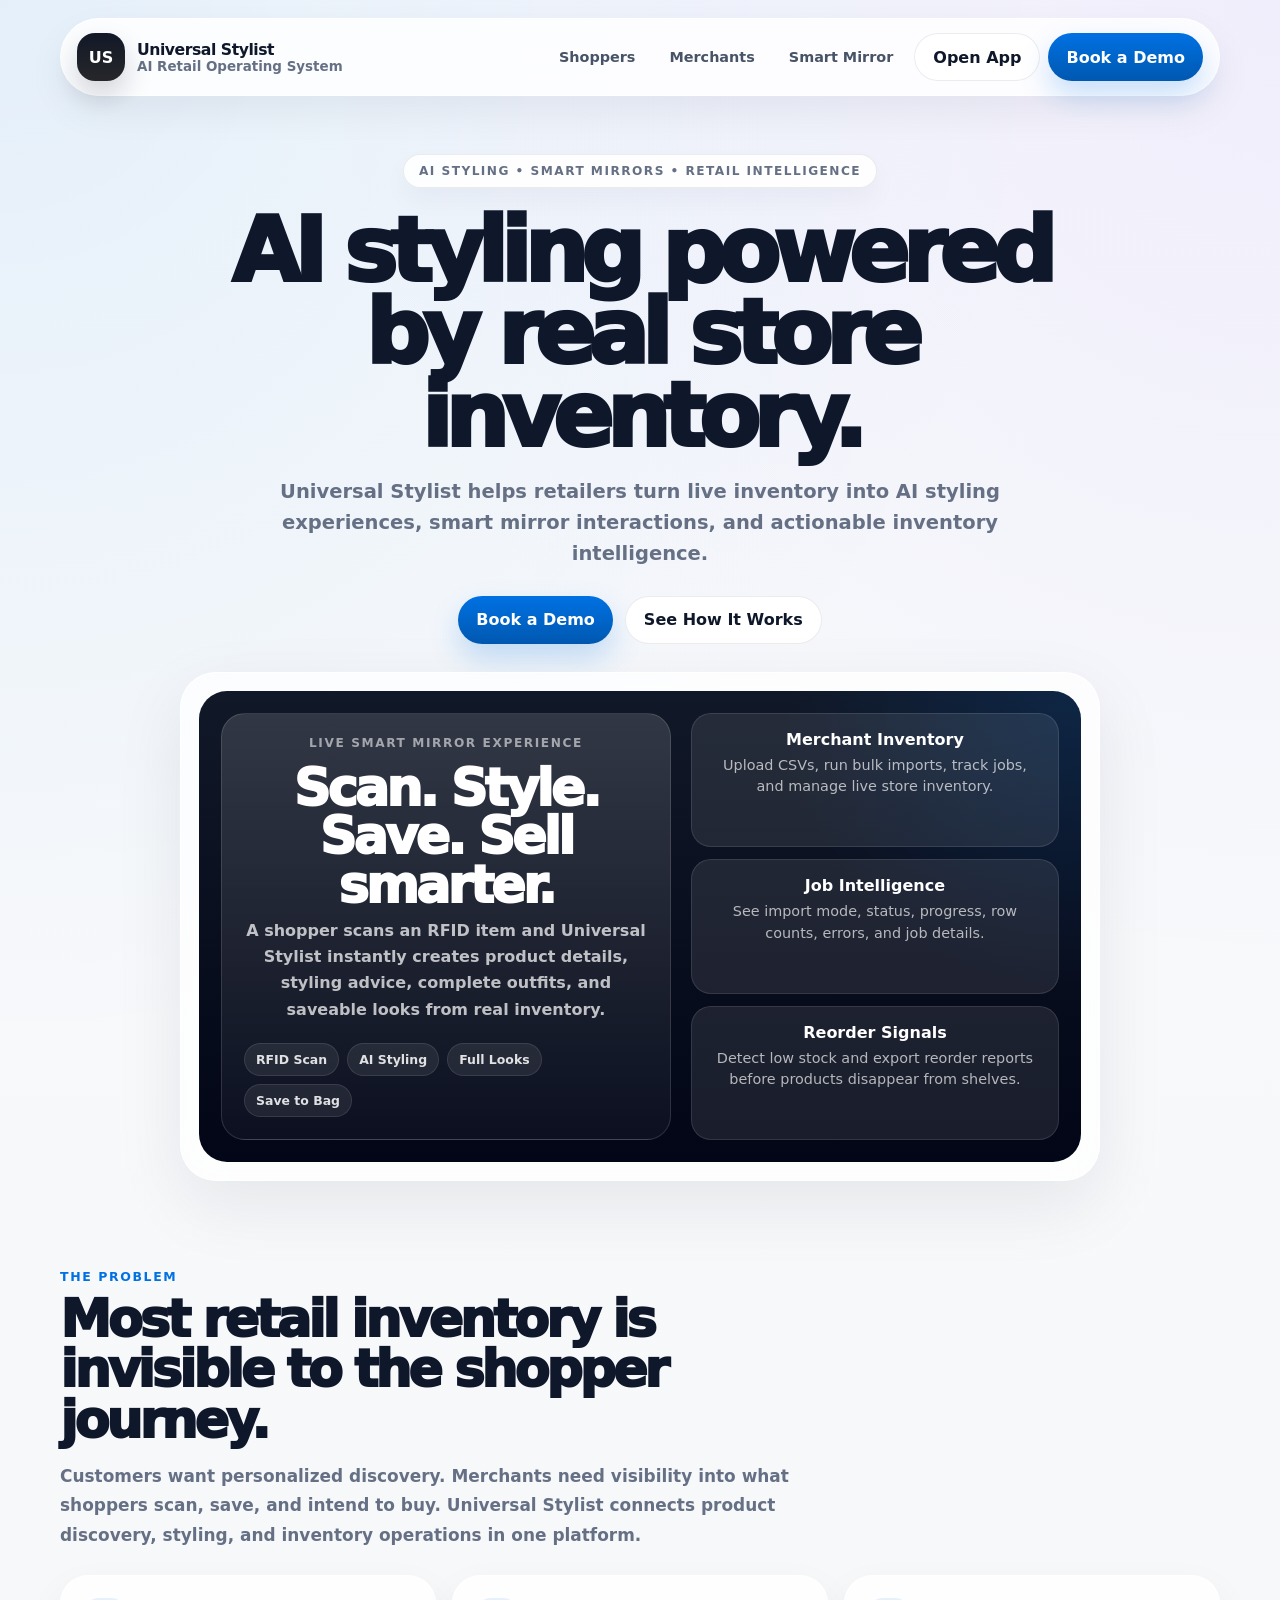
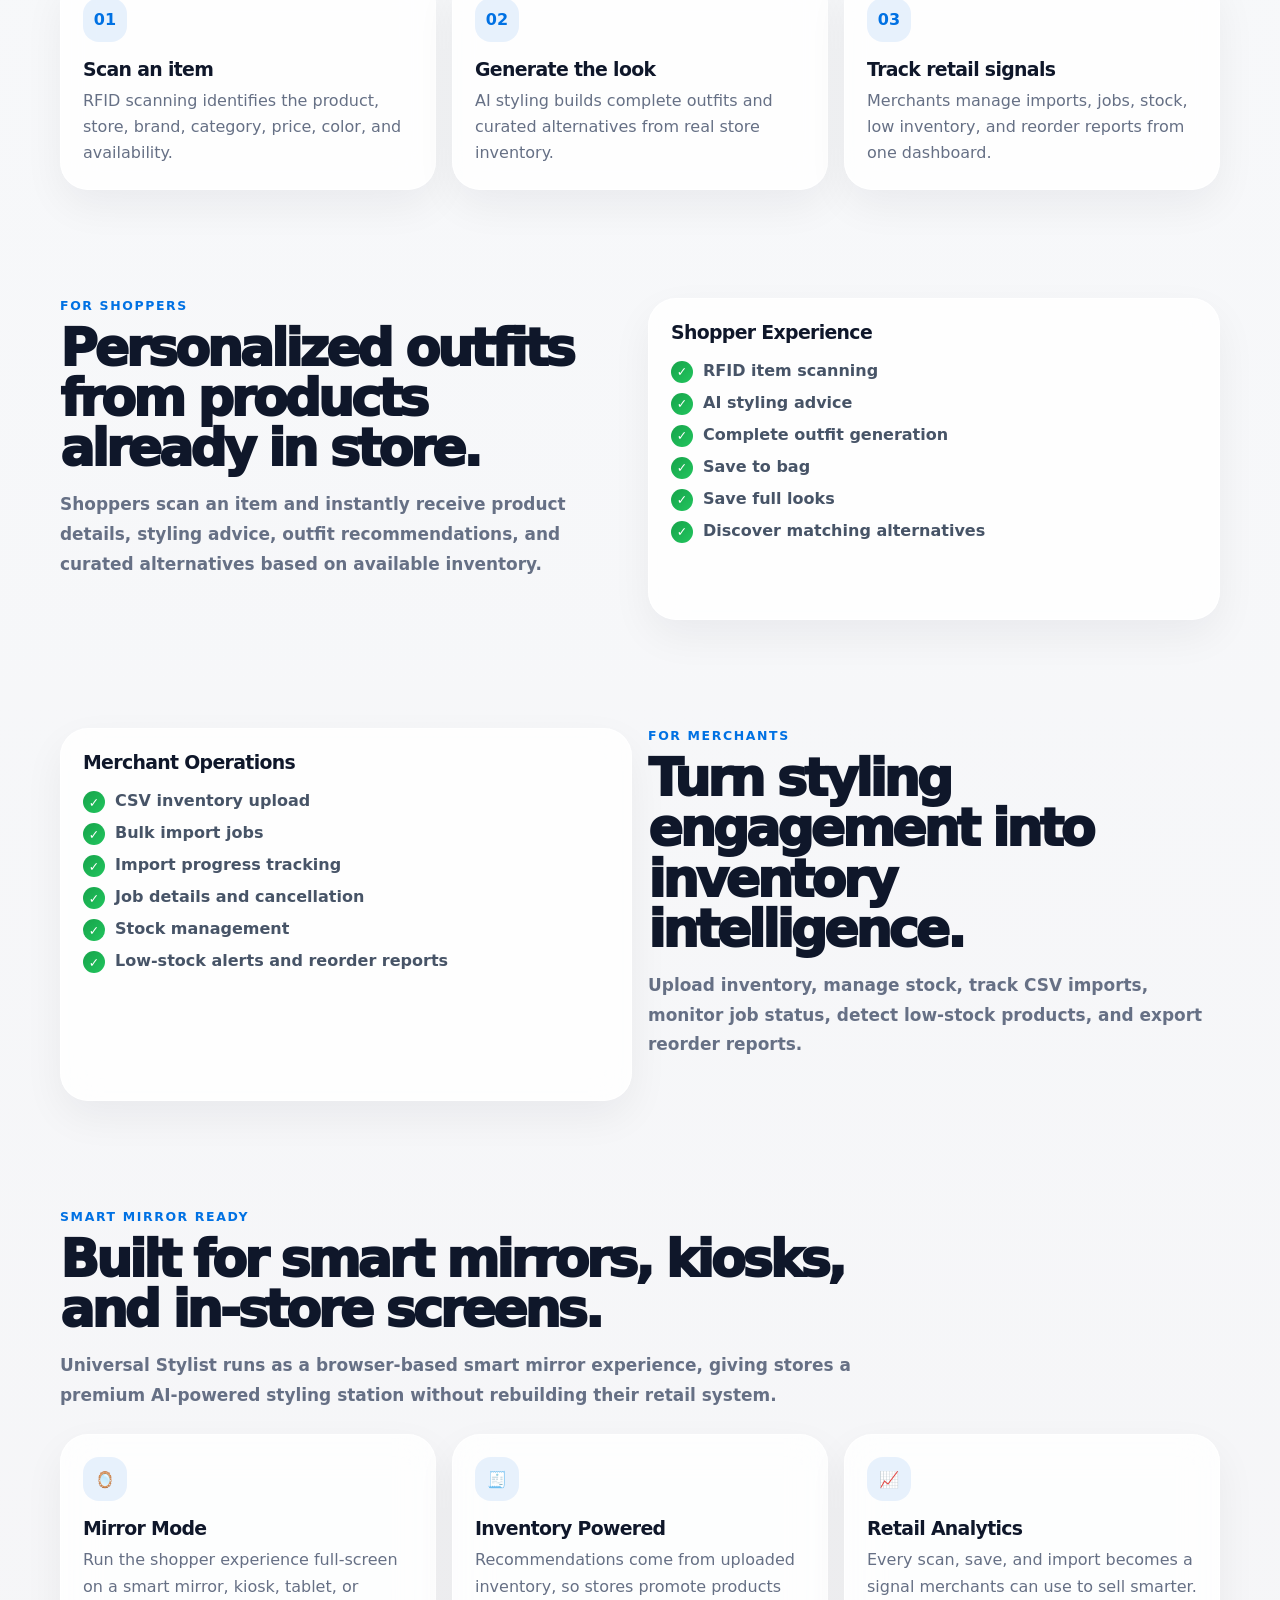
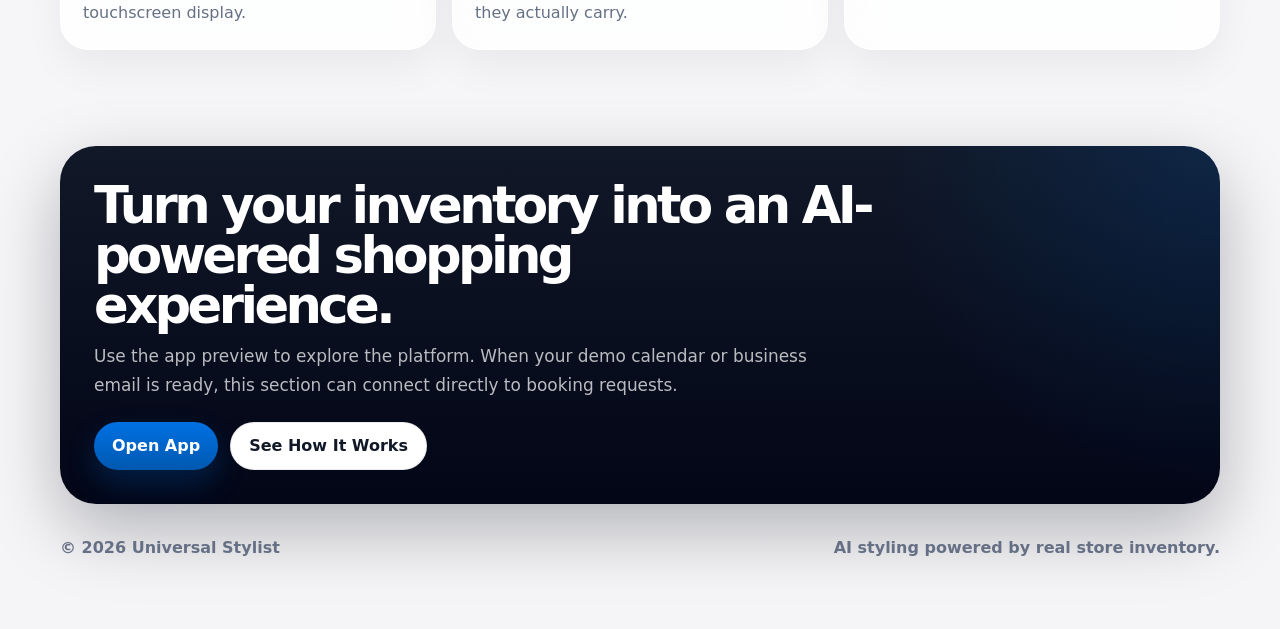
==== src/main/resources/static/landing.html @ aa1f2606 "Polish Universal Stylist landing page" ====
<!DOCTYPE html>
<html lang="en">
<head>
    <meta charset="UTF-8" />
    <meta name="viewport" content="width=device-width, initial-scale=1" />
    <title>Universal Stylist | AI Styling Powered by Store Inventory</title>
    <link rel="icon" href="data:," />

    <style>
        :root {
            --bg: #f5f5f7;
            --card: rgba(255, 255, 255, 0.82);
            --card-strong: rgba(255, 255, 255, 0.96);
            --ink: #0f172a;
            --muted: #667085;
            --blue: #0071e3;
            --blue-dark: #0058b0;
            --line: rgba(15, 23, 42, 0.08);
            --shadow: 0 24px 70px rgba(15, 23, 42, 0.08);
            --radius-xl: 36px;
            --radius-lg: 28px;
        }

        * {
            box-sizing: border-box;
        }

        html {
            scroll-behavior: smooth;
        }

        body {
            margin: 0;
            font-family: Inter, ui-sans-serif, system-ui, -apple-system, BlinkMacSystemFont, "Helvetica Neue", Arial, sans-serif;
            color: var(--ink);
            background:
                radial-gradient(circle at top left, rgba(0, 113, 227, 0.08), transparent 26%),
                radial-gradient(circle at top right, rgba(139, 92, 246, 0.08), transparent 24%),
                linear-gradient(180deg, #f8fafc 0%, var(--bg) 100%);
        }

        a {
            color: inherit;
            text-decoration: none;
        }

        .page {
            max-width: 1200px;
            margin: 0 auto;
            padding: 18px 20px 72px;
        }

        .nav {
            position: sticky;
            top: 14px;
            z-index: 10;
            display: flex;
            align-items: center;
            justify-content: space-between;
            gap: 16px;
            padding: 14px 16px;
            border-radius: 999px;
            background: rgba(255, 255, 255, 0.84);
            border: 1px solid rgba(255, 255, 255, 0.96);
            box-shadow: 0 16px 38px rgba(15, 23, 42, 0.06);
            backdrop-filter: blur(24px);
            -webkit-backdrop-filter: blur(24px);
        }

        .brand {
            display: flex;
            align-items: center;
            gap: 12px;
            min-width: 0;
        }

        .brand-mark {
            width: 48px;
            height: 48px;
            border-radius: 18px;
            background: linear-gradient(180deg, #111827, #27272a);
            color: white;
            display: grid;
            place-items: center;
            font-weight: 900;
            box-shadow: 0 14px 28px rgba(17, 24, 39, 0.18);
        }

        .brand-text strong {
            display: block;
            font-size: 0.98rem;
            letter-spacing: -0.03em;
        }

        .brand-text span {
            display: block;
            color: var(--muted);
            font-size: 0.84rem;
            font-weight: 600;
        }

        .nav-links {
            display: flex;
            align-items: center;
            gap: 8px;
            flex-wrap: wrap;
        }

        .nav-link {
            padding: 10px 13px;
            border-radius: 999px;
            color: #475467;
            font-size: 0.9rem;
            font-weight: 750;
        }

        .nav-link:hover {
            background: rgba(15, 23, 42, 0.05);
            color: var(--ink);
        }

        .btn {
            display: inline-flex;
            align-items: center;
            justify-content: center;
            min-height: 48px;
            padding: 0 18px;
            border-radius: 999px;
            border: 1px solid var(--line);
            background: var(--card-strong);
            color: var(--ink);
            font-weight: 850;
            cursor: pointer;
            transition: transform 0.18s ease, box-shadow 0.22s ease, background 0.22s ease;
        }

        .btn:hover {
            transform: translateY(-1px);
            box-shadow: 0 12px 26px rgba(15, 23, 42, 0.08);
        }

        .btn.primary {
            border: none;
            color: white;
            background: linear-gradient(180deg, var(--blue), var(--blue-dark));
            box-shadow: 0 14px 30px rgba(0, 113, 227, 0.22);
        }

        .hero {
            padding: 58px 0 34px;
            text-align: center;
        }

        .eyebrow {
            display: inline-flex;
            align-items: center;
            gap: 8px;
            padding: 9px 15px;
            margin-bottom: 22px;
            border-radius: 999px;
            color: var(--muted);
            background: rgba(255, 255, 255, 0.9);
            border: 1px solid var(--line);
            box-shadow: 0 12px 26px rgba(15, 23, 42, 0.04);
            font-size: 0.76rem;
            font-weight: 900;
            letter-spacing: 0.12em;
            text-transform: uppercase;
        }

        .hero h1 {
            max-width: 940px;
            margin: 0 auto 20px;
            font-size: clamp(3.2rem, 7vw, 6.4rem);
            line-height: 0.92;
            letter-spacing: -0.08em;
            font-weight: 950;
        }

        .hero p {
            max-width: 720px;
            margin: 0 auto 26px;
            color: var(--muted);
            font-size: clamp(1.05rem, 2vw, 1.22rem);
            line-height: 1.58;
            font-weight: 560;
        }

        .hero-actions {
            display: flex;
            justify-content: center;
            gap: 12px;
            flex-wrap: wrap;
            margin-bottom: 28px;
        }

        .hero-card {
            max-width: 920px;
            margin: 0 auto;
            padding: 18px;
            border-radius: var(--radius-xl);
            background: rgba(255, 255, 255, 0.72);
            border: 1px solid rgba(255, 255, 255, 0.94);
            box-shadow: var(--shadow);
            backdrop-filter: blur(20px);
        }

        .mirror-preview {
            border-radius: 28px;
            padding: 22px;
            background:
                radial-gradient(circle at top right, rgba(0, 113, 227, 0.16), transparent 30%),
                linear-gradient(180deg, #111827 0%, #020617 100%);
            color: white;
            min-height: 360px;
            display: grid;
            grid-template-columns: 1.1fr 0.9fr;
            gap: 20px;
            align-items: stretch;
        }

        .mirror-screen {
            border-radius: 24px;
            background:
                linear-gradient(180deg, rgba(255, 255, 255, 0.14), rgba(255, 255, 255, 0.04));
            border: 1px solid rgba(255, 255, 255, 0.13);
            padding: 22px;
            display: flex;
            flex-direction: column;
            justify-content: space-between;
            min-height: 315px;
        }

        .mirror-kicker {
            color: rgba(255, 255, 255, 0.56);
            font-size: 0.76rem;
            font-weight: 900;
            letter-spacing: 0.13em;
            text-transform: uppercase;
        }

        .mirror-title {
            margin: 14px 0 8px;
            font-size: clamp(2rem, 4vw, 3.4rem);
            line-height: 0.95;
            letter-spacing: -0.06em;
            font-weight: 920;
        }

        .mirror-copy {
            color: rgba(255, 255, 255, 0.72);
            line-height: 1.65;
            font-weight: 600;
        }

        .mirror-pills {
            display: flex;
            gap: 8px;
            flex-wrap: wrap;
            margin-top: 20px;
        }

        .mirror-pill {
            padding: 8px 11px;
            border-radius: 999px;
            color: rgba(255, 255, 255, 0.86);
            background: rgba(255, 255, 255, 0.08);
            border: 1px solid rgba(255, 255, 255, 0.1);
            font-size: 0.78rem;
            font-weight: 800;
        }

        .mirror-side {
            display: grid;
            gap: 12px;
        }

        .mini-card {
            border-radius: 20px;
            padding: 16px;
            background: rgba(255, 255, 255, 0.09);
            border: 1px solid rgba(255, 255, 255, 0.11);
        }

        .mini-card strong {
            display: block;
            margin-bottom: 6px;
            font-size: 1rem;
        }

        .mini-card span {
            color: rgba(255, 255, 255, 0.68);
            font-size: 0.9rem;
            line-height: 1.5;
        }

        .section {
            padding: 54px 0;
        }

        .section-header {
            max-width: 800px;
            margin-bottom: 24px;
        }

        .section-kicker {
            margin-bottom: 10px;
            color: var(--blue);
            font-size: 0.78rem;
            font-weight: 900;
            letter-spacing: 0.13em;
            text-transform: uppercase;
        }

        .section h2 {
            margin: 0 0 12px;
            font-size: clamp(2.2rem, 4vw, 4rem);
            line-height: 0.98;
            letter-spacing: -0.065em;
            font-weight: 920;
        }

        .section-text {
            color: var(--muted);
            font-size: 1.06rem;
            line-height: 1.75;
            font-weight: 560;
        }

        .grid-3 {
            display: grid;
            grid-template-columns: repeat(3, minmax(0, 1fr));
            gap: 16px;
        }

        .grid-2 {
            display: grid;
            grid-template-columns: repeat(2, minmax(0, 1fr));
            gap: 16px;
        }

        .card {
            padding: 22px;
            border-radius: var(--radius-lg);
            background: var(--card);
            border: 1px solid rgba(255, 255, 255, 0.9);
            box-shadow: 0 16px 42px rgba(15, 23, 42, 0.055);
            backdrop-filter: blur(18px);
        }

        .card-icon {
            width: 44px;
            height: 44px;
            display: grid;
            place-items: center;
            margin-bottom: 16px;
            border-radius: 16px;
            background: rgba(0, 113, 227, 0.09);
            color: var(--blue);
            font-weight: 900;
        }

        .card h3 {
            margin: 0 0 8px;
            font-size: 1.18rem;
            letter-spacing: -0.035em;
        }

        .card p {
            margin: 0;
            color: var(--muted);
            line-height: 1.65;
            font-weight: 540;
        }

        .feature-list {
            display: grid;
            gap: 10px;
            margin-top: 18px;
        }

        .feature {
            display: flex;
            align-items: flex-start;
            gap: 10px;
            color: #475467;
            font-weight: 690;
        }

        .check {
            flex: 0 0 auto;
            width: 22px;
            height: 22px;
            border-radius: 999px;
            display: grid;
            place-items: center;
            color: white;
            background: linear-gradient(135deg, #16a34a, #22c55e);
            font-size: 0.78rem;
            font-weight: 900;
        }

        .cta {
            margin-top: 42px;
            padding: 34px;
            border-radius: var(--radius-xl);
            background:
                radial-gradient(circle at top right, rgba(0, 113, 227, 0.16), transparent 28%),
                linear-gradient(180deg, #111827, #020617);
            color: white;
            box-shadow: 0 26px 70px rgba(2, 6, 23, 0.28);
            scroll-margin-top: 120px;
        }

        .cta h2 {
            max-width: 780px;
            margin: 0 0 12px;
            font-size: clamp(2.2rem, 4vw, 4.2rem);
            line-height: 0.98;
            letter-spacing: -0.07em;
        }

        .cta p {
            max-width: 760px;
            color: rgba(255, 255, 255, 0.72);
            line-height: 1.7;
            font-size: 1.06rem;
            margin: 0 0 22px;
        }

        .cta .btn {
            background: white;
            color: #111827;
        }

        .cta .btn.primary {
            background: linear-gradient(180deg, var(--blue), var(--blue-dark));
            color: white;
        }

        .footer {
            padding-top: 34px;
            color: var(--muted);
            font-weight: 650;
            display: flex;
            justify-content: space-between;
            gap: 12px;
            flex-wrap: wrap;
        }

        @media (max-width: 900px) {
            .nav {
                border-radius: 26px;
                align-items: flex-start;
                flex-direction: column;
            }

            .nav-links {
                width: 100%;
            }

            .brand-text span {
                display: none;
            }

            .hero {
                padding-top: 54px;
            }

            .mirror-preview,
            .grid-3,
            .grid-2 {
                grid-template-columns: 1fr;
            }

            .mirror-preview {
                min-height: unset;
            }
        }

        @media (max-width: 560px) {
            .page {
                padding: 14px 12px 44px;
            }

            .hero {
                padding: 44px 0 28px;
            }

            .hero h1 {
                font-size: 3rem;
            }

            .btn {
                width: 100%;
            }

            .hero-actions,
            .cta-actions {
                width: 100%;
            }

            .nav-link {
                display: none;
            }

            .card,
            .cta {
                padding: 20px;
            }
        }
    </style>
</head>
<body>
<div class="page">
    <nav class="nav">
        <a href="#" class="brand" aria-label="Universal Stylist home">
            <div class="brand-mark">US</div>
            <div class="brand-text">
                <strong>Universal Stylist</strong>
                <span>AI Retail Operating System</span>
            </div>
        </a>

        <div class="nav-links">
            <a class="nav-link" href="#shoppers">Shoppers</a>
            <a class="nav-link" href="#merchants">Merchants</a>
            <a class="nav-link" href="#smart-mirror">Smart Mirror</a>
            <a class="btn" href="/index.html">Open App</a>
            <a class="btn primary" href="#demo">Book a Demo</a>
        </div>
    </nav>

    <header class="hero">
        <div class="eyebrow">AI Styling • Smart Mirrors • Retail Intelligence</div>

        <h1>AI styling powered by real store inventory.</h1>

        <p>
            Universal Stylist helps retailers turn live inventory into AI styling experiences,
            smart mirror interactions, and actionable inventory intelligence.
        </p>

        <div class="hero-actions">
            <a class="btn primary" href="#demo">Book a Demo</a>
            <a class="btn" href="#how-it-works">See How It Works</a>
        </div>

        <div class="hero-card">
            <div class="mirror-preview">
                <div class="mirror-screen">
                    <div>
                        <div class="mirror-kicker">Live Smart Mirror Experience</div>
                        <div class="mirror-title">Scan. Style. Save. Sell smarter.</div>
                        <div class="mirror-copy">
                            A shopper scans an RFID item and Universal Stylist instantly creates product details,
                            styling advice, complete outfits, and saveable looks from real inventory.
                        </div>
                    </div>

                    <div class="mirror-pills">
                        <span class="mirror-pill">RFID Scan</span>
                        <span class="mirror-pill">AI Styling</span>
                        <span class="mirror-pill">Full Looks</span>
                        <span class="mirror-pill">Save to Bag</span>
                    </div>
                </div>

                <div class="mirror-side">
                    <div class="mini-card">
                        <strong>Merchant Inventory</strong>
                        <span>Upload CSVs, run bulk imports, track jobs, and manage live store inventory.</span>
                    </div>

                    <div class="mini-card">
                        <strong>Job Intelligence</strong>
                        <span>See import mode, status, progress, row counts, errors, and job details.</span>
                    </div>

                    <div class="mini-card">
                        <strong>Reorder Signals</strong>
                        <span>Detect low stock and export reorder reports before products disappear from shelves.</span>
                    </div>
                </div>
            </div>
        </div>
    </header>

    <main>
        <section class="section" id="how-it-works">
            <div class="section-header">
                <div class="section-kicker">The Problem</div>
                <h2>Most retail inventory is invisible to the shopper journey.</h2>
                <p class="section-text">
                    Customers want personalized discovery. Merchants need visibility into what shoppers scan,
                    save, and intend to buy. Universal Stylist connects product discovery, styling,
                    and inventory operations in one platform.
                </p>
            </div>

            <div class="grid-3">
                <div class="card">
                    <div class="card-icon">01</div>
                    <h3>Scan an item</h3>
                    <p>RFID scanning identifies the product, store, brand, category, price, color, and availability.</p>
                </div>

                <div class="card">
                    <div class="card-icon">02</div>
                    <h3>Generate the look</h3>
                    <p>AI styling builds complete outfits and curated alternatives from real store inventory.</p>
                </div>

                <div class="card">
                    <div class="card-icon">03</div>
                    <h3>Track retail signals</h3>
                    <p>Merchants manage imports, jobs, stock, low inventory, and reorder reports from one dashboard.</p>
                </div>
            </div>
        </section>

        <section class="section" id="shoppers">
            <div class="grid-2">
                <div class="section-header">
                    <div class="section-kicker">For Shoppers</div>
                    <h2>Personalized outfits from products already in store.</h2>
                    <p class="section-text">
                        Shoppers scan an item and instantly receive product details, styling advice,
                        outfit recommendations, and curated alternatives based on available inventory.
                    </p>
                </div>

                <div class="card">
                    <h3>Shopper Experience</h3>
                    <div class="feature-list">
                        <div class="feature"><span class="check">✓</span><span>RFID item scanning</span></div>
                        <div class="feature"><span class="check">✓</span><span>AI styling advice</span></div>
                        <div class="feature"><span class="check">✓</span><span>Complete outfit generation</span></div>
                        <div class="feature"><span class="check">✓</span><span>Save to bag</span></div>
                        <div class="feature"><span class="check">✓</span><span>Save full looks</span></div>
                        <div class="feature"><span class="check">✓</span><span>Discover matching alternatives</span></div>
                    </div>
                </div>
            </div>
        </section>

        <section class="section" id="merchants">
            <div class="grid-2">
                <div class="card">
                    <h3>Merchant Operations</h3>
                    <div class="feature-list">
                        <div class="feature"><span class="check">✓</span><span>CSV inventory upload</span></div>
                        <div class="feature"><span class="check">✓</span><span>Bulk import jobs</span></div>
                        <div class="feature"><span class="check">✓</span><span>Import progress tracking</span></div>
                        <div class="feature"><span class="check">✓</span><span>Job details and cancellation</span></div>
                        <div class="feature"><span class="check">✓</span><span>Stock management</span></div>
                        <div class="feature"><span class="check">✓</span><span>Low-stock alerts and reorder reports</span></div>
                    </div>
                </div>

                <div class="section-header">
                    <div class="section-kicker">For Merchants</div>
                    <h2>Turn styling engagement into inventory intelligence.</h2>
                    <p class="section-text">
                        Upload inventory, manage stock, track CSV imports, monitor job status,
                        detect low-stock products, and export reorder reports.
                    </p>
                </div>
            </div>
        </section>

        <section class="section" id="smart-mirror">
            <div class="section-header">
                <div class="section-kicker">Smart Mirror Ready</div>
                <h2>Built for smart mirrors, kiosks, and in-store screens.</h2>
                <p class="section-text">
                    Universal Stylist runs as a browser-based smart mirror experience, giving stores
                    a premium AI-powered styling station without rebuilding their retail system.
                </p>
            </div>

            <div class="grid-3">
                <div class="card">
                    <div class="card-icon">🪞</div>
                    <h3>Mirror Mode</h3>
                    <p>Run the shopper experience full-screen on a smart mirror, kiosk, tablet, or touchscreen display.</p>
                </div>

                <div class="card">
                    <div class="card-icon">🧾</div>
                    <h3>Inventory Powered</h3>
                    <p>Recommendations come from uploaded inventory, so stores promote products they actually carry.</p>
                </div>

                <div class="card">
                    <div class="card-icon">📈</div>
                    <h3>Retail Analytics</h3>
                    <p>Every scan, save, and import becomes a signal merchants can use to sell smarter.</p>
                </div>
            </div>
        </section>

        <section class="cta" id="demo">
            <h2>Turn your inventory into an AI-powered shopping experience.</h2>
            <p>
                Use the app preview to explore the platform. When your demo calendar or business email is ready,
                this section can connect directly to booking requests.
            </p>

            <div class="hero-actions cta-actions" style="justify-content:flex-start;margin:0;">
                <a class="btn primary" href="/index.html">Open App</a>
                <a class="btn" href="#how-it-works">See How It Works</a>
            </div>
        </section>
    </main>

    <footer class="footer">
        <span>© <span id="year"></span> Universal Stylist</span>
        <span>AI styling powered by real store inventory.</span>
    </footer>
</div>

<script>
    document.getElementById("year").textContent = new Date().getFullYear();
</script>
</body>
</html>
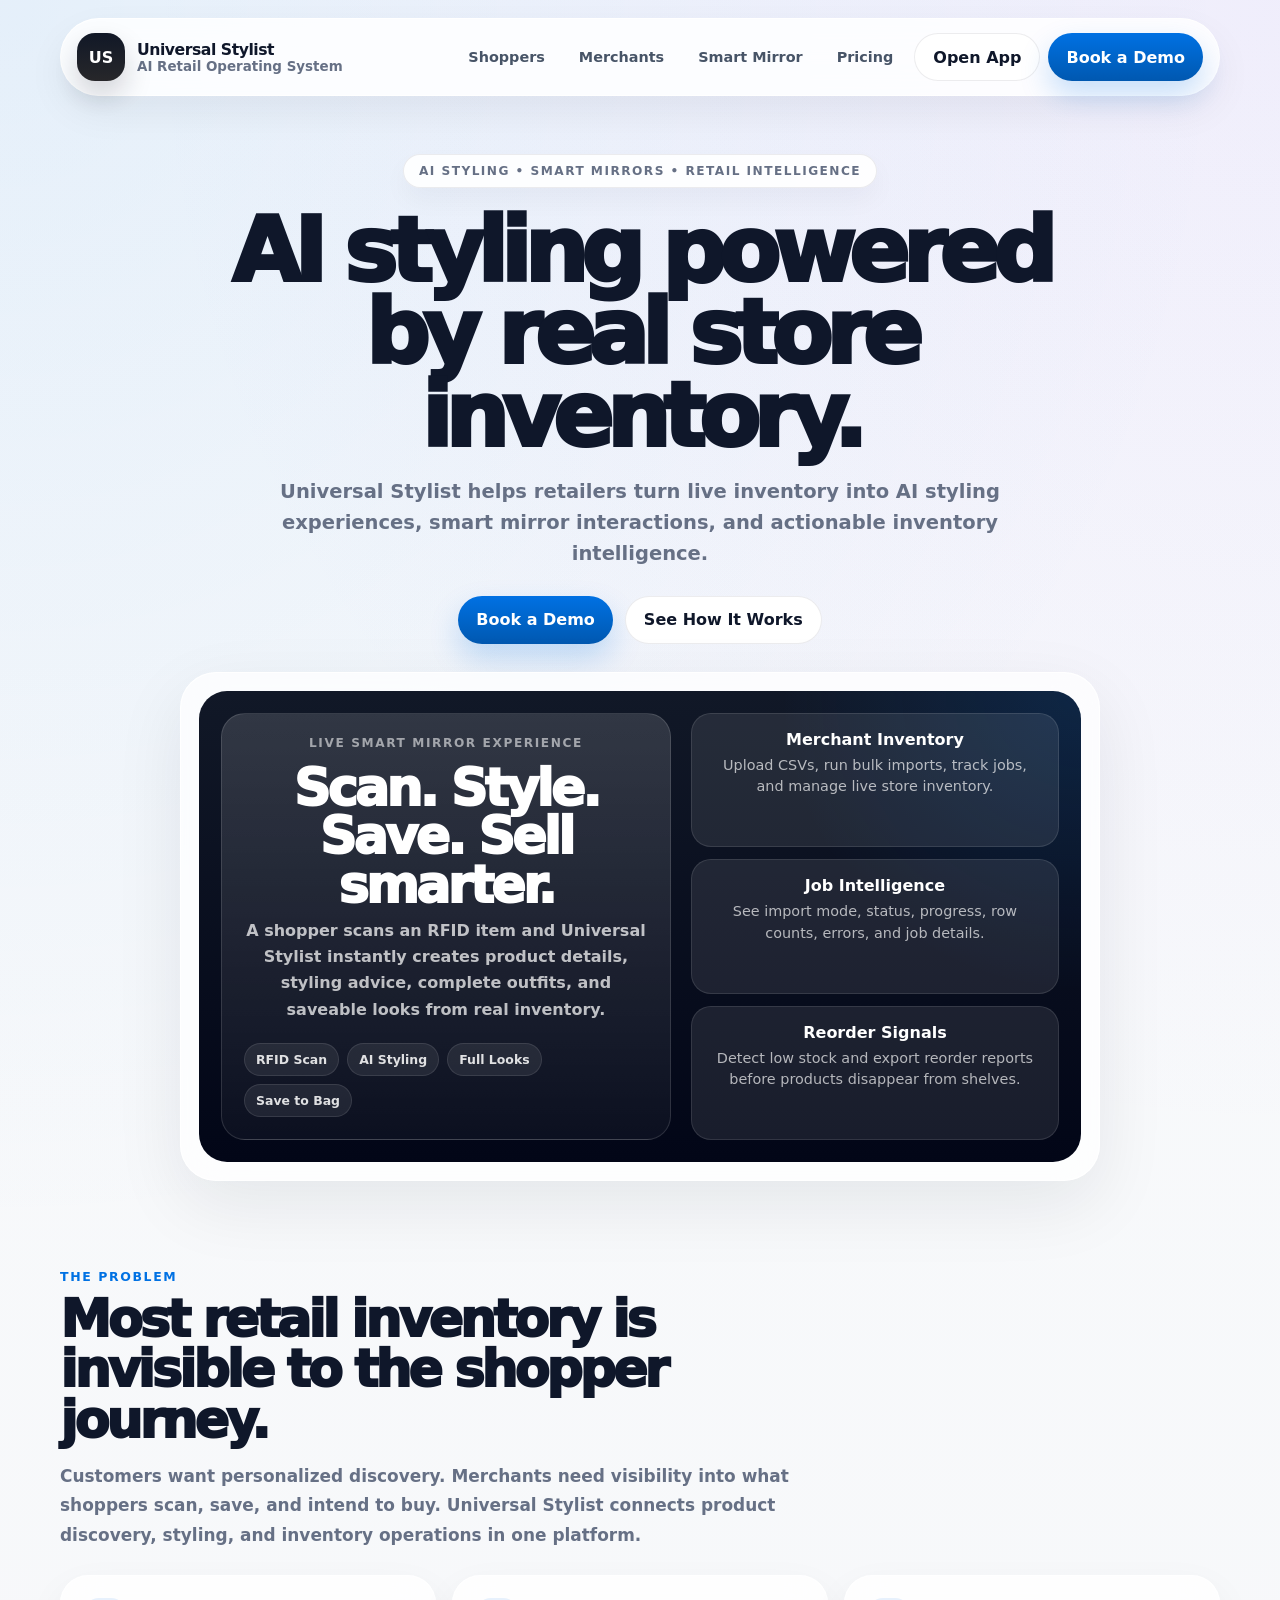
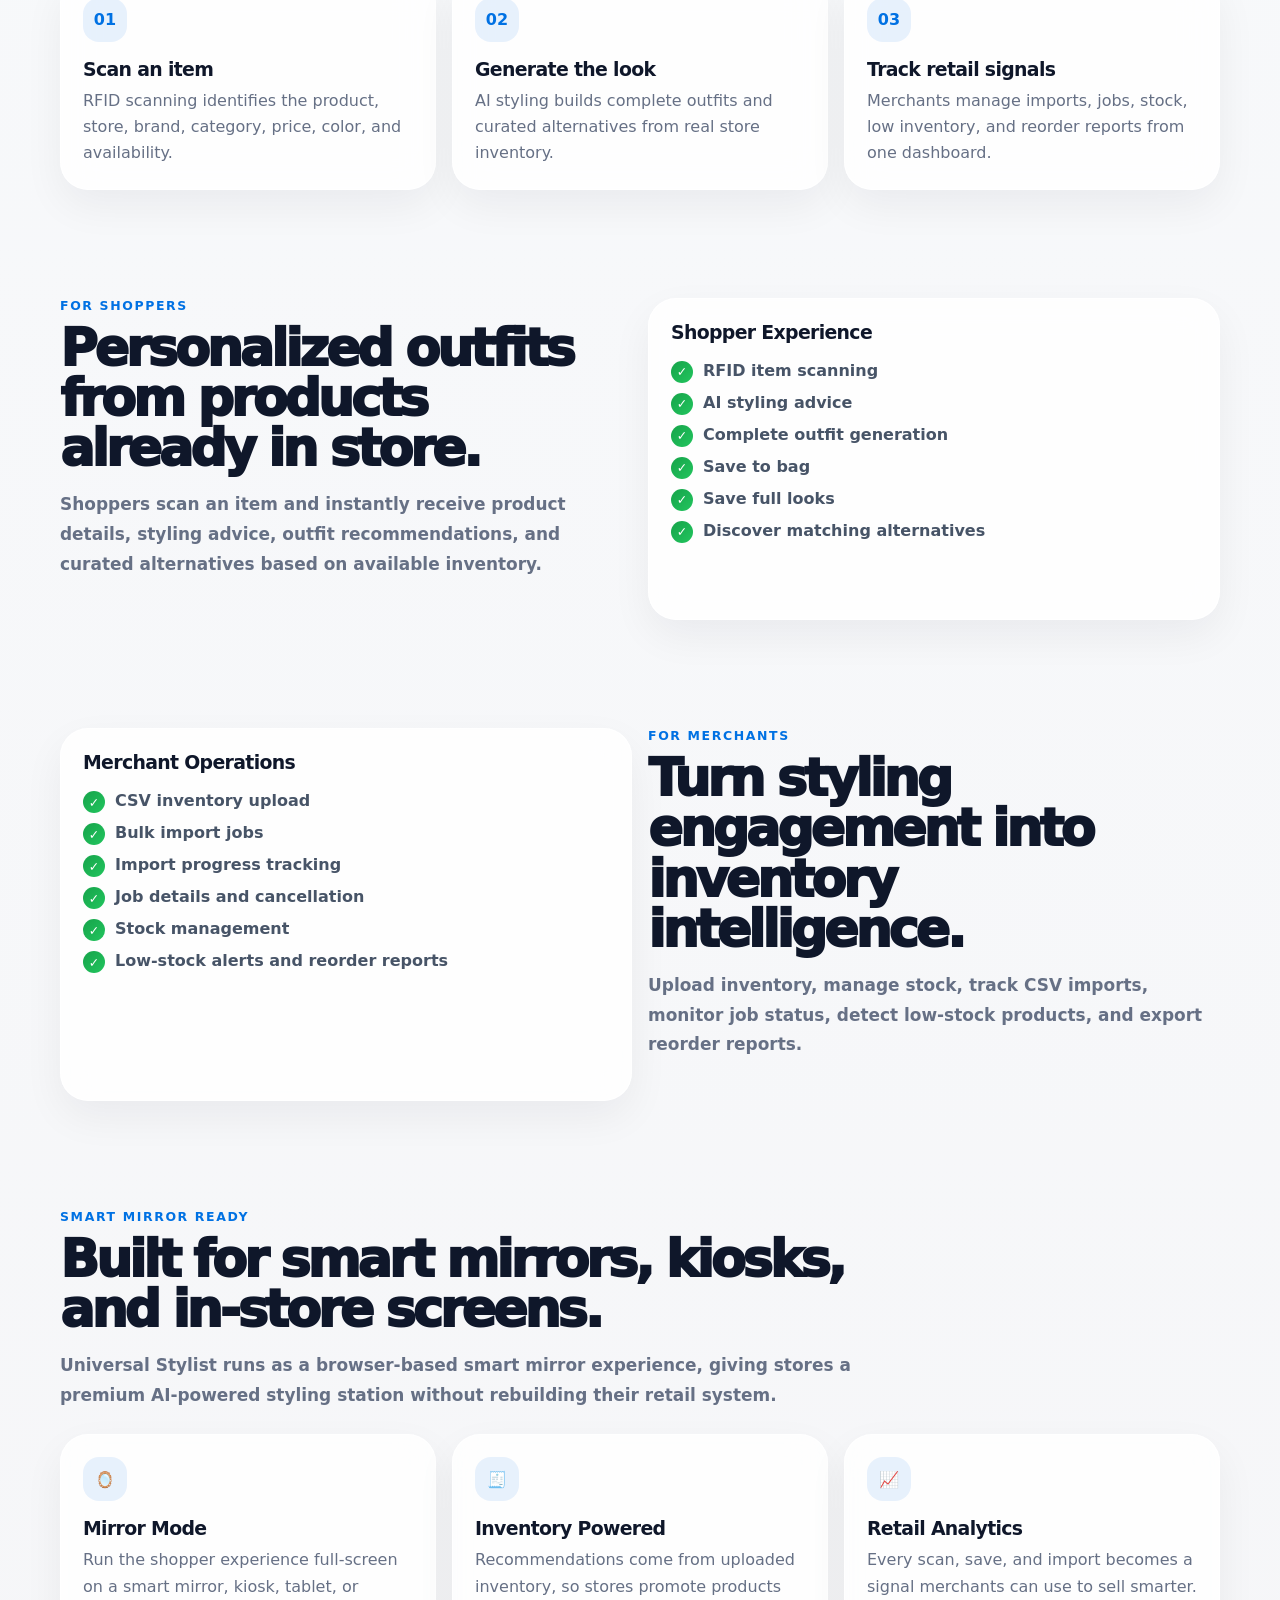
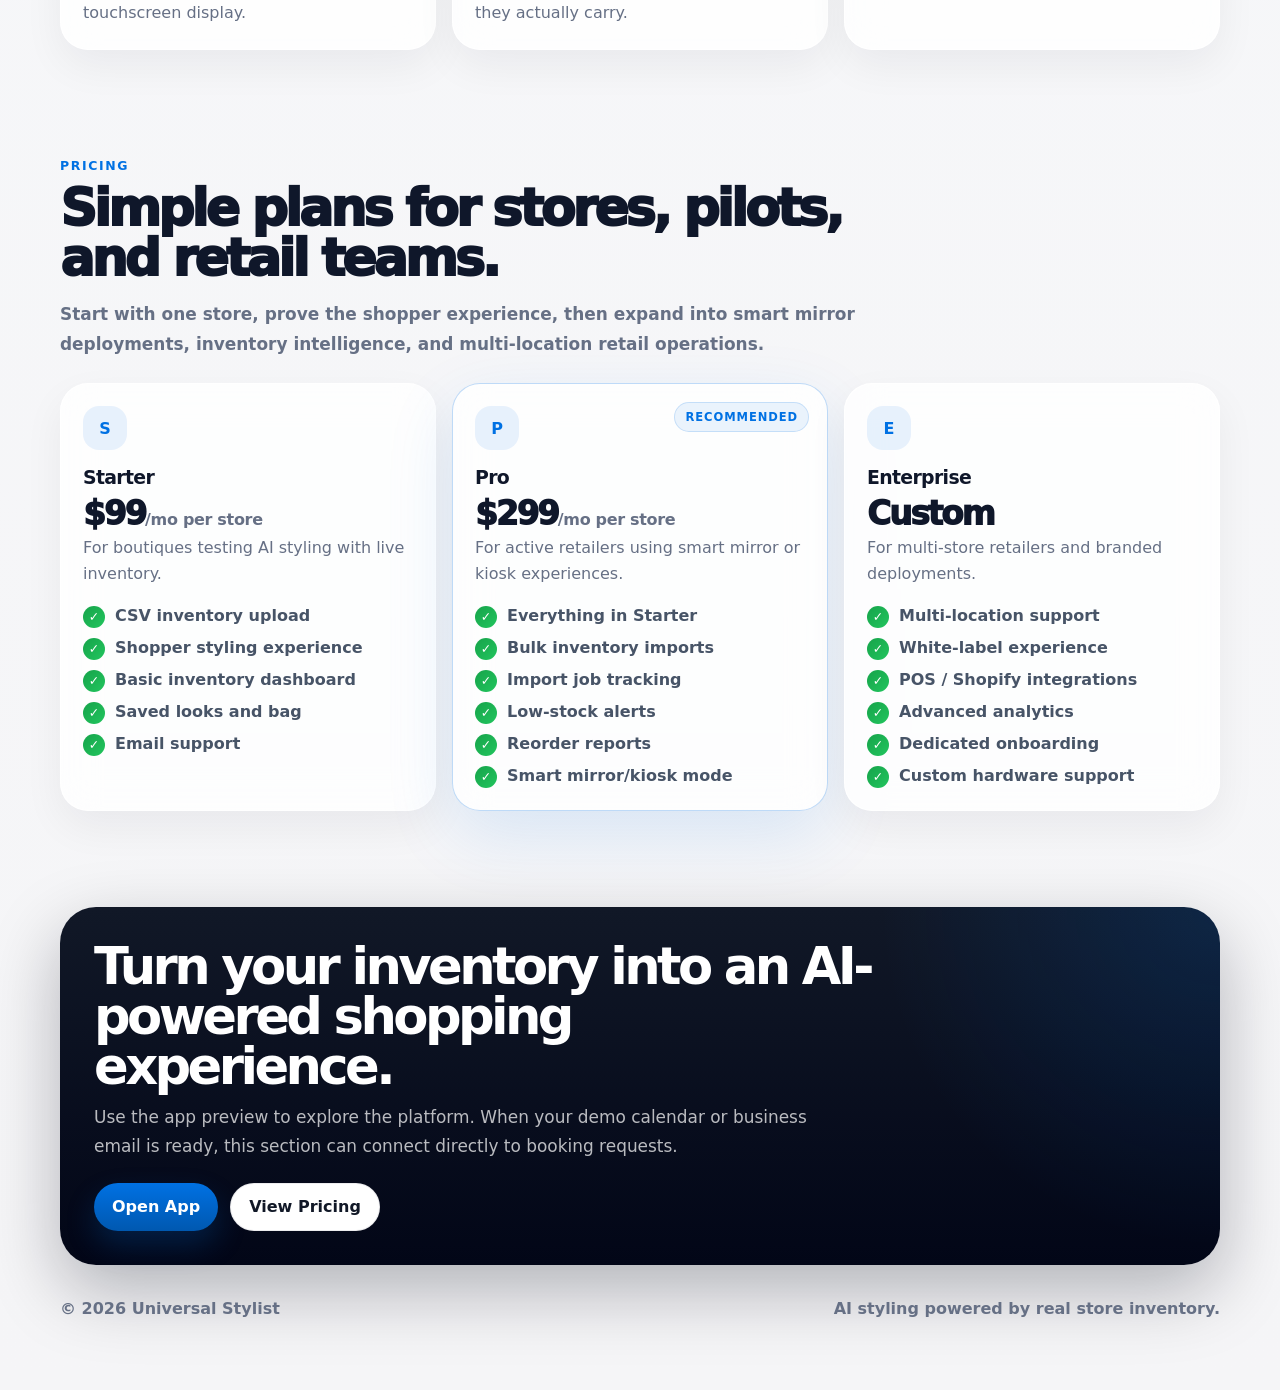
==== commit 8db6fdee: "Add pricing section to Universal Stylist landing page" ====
--- a/src/main/resources/static/landing.html
+++ b/src/main/resources/static/landing.html
@@ -296,6 +296,7 @@
 
         .section {
             padding: 54px 0;
+            scroll-margin-top: 120px;
         }
 
         .section-header {
@@ -346,6 +347,27 @@
             border: 1px solid rgba(255, 255, 255, 0.9);
             box-shadow: 0 16px 42px rgba(15, 23, 42, 0.055);
             backdrop-filter: blur(18px);
+        }
+
+        .card.featured {
+            position: relative;
+            border: 1px solid rgba(0, 113, 227, 0.25);
+            box-shadow: 0 24px 70px rgba(0, 113, 227, 0.12);
+        }
+
+        .plan-badge {
+            position: absolute;
+            top: 18px;
+            right: 18px;
+            padding: 7px 10px;
+            border-radius: 999px;
+            color: var(--blue);
+            background: rgba(0, 113, 227, 0.08);
+            border: 1px solid rgba(0, 113, 227, 0.16);
+            font-size: 0.72rem;
+            font-weight: 900;
+            letter-spacing: 0.08em;
+            text-transform: uppercase;
         }
 
         .card-icon {
@@ -371,6 +393,22 @@
             color: var(--muted);
             line-height: 1.65;
             font-weight: 540;
+        }
+
+        .price {
+            margin: 10px 0 4px;
+            color: var(--ink);
+            font-size: 2.05rem;
+            line-height: 1;
+            font-weight: 950;
+            letter-spacing: -0.065em;
+        }
+
+        .price span {
+            color: var(--muted);
+            font-size: 1rem;
+            font-weight: 750;
+            letter-spacing: -0.02em;
         }
 
         .feature-list {
@@ -508,6 +546,12 @@
             .cta {
                 padding: 20px;
             }
+
+            .plan-badge {
+                position: static;
+                display: inline-flex;
+                margin-bottom: 14px;
+            }
         }
     </style>
 </head>
@@ -526,6 +570,7 @@
             <a class="nav-link" href="#shoppers">Shoppers</a>
             <a class="nav-link" href="#merchants">Merchants</a>
             <a class="nav-link" href="#smart-mirror">Smart Mirror</a>
+            <a class="nav-link" href="#pricing">Pricing</a>
             <a class="btn" href="/index.html">Open App</a>
             <a class="btn primary" href="#demo">Book a Demo</a>
         </div>
@@ -700,6 +745,67 @@
             </div>
         </section>
 
+        <section class="section" id="pricing">
+            <div class="section-header">
+                <div class="section-kicker">Pricing</div>
+                <h2>Simple plans for stores, pilots, and retail teams.</h2>
+                <p class="section-text">
+                    Start with one store, prove the shopper experience, then expand into smart mirror deployments,
+                    inventory intelligence, and multi-location retail operations.
+                </p>
+            </div>
+
+            <div class="grid-3">
+                <div class="card">
+                    <div class="card-icon">S</div>
+                    <h3>Starter</h3>
+                    <div class="price">$99<span>/mo per store</span></div>
+                    <p>For boutiques testing AI styling with live inventory.</p>
+
+                    <div class="feature-list">
+                        <div class="feature"><span class="check">✓</span><span>CSV inventory upload</span></div>
+                        <div class="feature"><span class="check">✓</span><span>Shopper styling experience</span></div>
+                        <div class="feature"><span class="check">✓</span><span>Basic inventory dashboard</span></div>
+                        <div class="feature"><span class="check">✓</span><span>Saved looks and bag</span></div>
+                        <div class="feature"><span class="check">✓</span><span>Email support</span></div>
+                    </div>
+                </div>
+
+                <div class="card featured">
+                    <div class="plan-badge">Recommended</div>
+                    <div class="card-icon">P</div>
+                    <h3>Pro</h3>
+                    <div class="price">$299<span>/mo per store</span></div>
+                    <p>For active retailers using smart mirror or kiosk experiences.</p>
+
+                    <div class="feature-list">
+                        <div class="feature"><span class="check">✓</span><span>Everything in Starter</span></div>
+                        <div class="feature"><span class="check">✓</span><span>Bulk inventory imports</span></div>
+                        <div class="feature"><span class="check">✓</span><span>Import job tracking</span></div>
+                        <div class="feature"><span class="check">✓</span><span>Low-stock alerts</span></div>
+                        <div class="feature"><span class="check">✓</span><span>Reorder reports</span></div>
+                        <div class="feature"><span class="check">✓</span><span>Smart mirror/kiosk mode</span></div>
+                    </div>
+                </div>
+
+                <div class="card">
+                    <div class="card-icon">E</div>
+                    <h3>Enterprise</h3>
+                    <div class="price">Custom</div>
+                    <p>For multi-store retailers and branded deployments.</p>
+
+                    <div class="feature-list">
+                        <div class="feature"><span class="check">✓</span><span>Multi-location support</span></div>
+                        <div class="feature"><span class="check">✓</span><span>White-label experience</span></div>
+                        <div class="feature"><span class="check">✓</span><span>POS / Shopify integrations</span></div>
+                        <div class="feature"><span class="check">✓</span><span>Advanced analytics</span></div>
+                        <div class="feature"><span class="check">✓</span><span>Dedicated onboarding</span></div>
+                        <div class="feature"><span class="check">✓</span><span>Custom hardware support</span></div>
+                    </div>
+                </div>
+            </div>
+        </section>
+
         <section class="cta" id="demo">
             <h2>Turn your inventory into an AI-powered shopping experience.</h2>
             <p>
@@ -709,7 +815,7 @@
 
             <div class="hero-actions cta-actions" style="justify-content:flex-start;margin:0;">
                 <a class="btn primary" href="/index.html">Open App</a>
-                <a class="btn" href="#how-it-works">See How It Works</a>
+                <a class="btn" href="#pricing">View Pricing</a>
             </div>
         </section>
     </main>
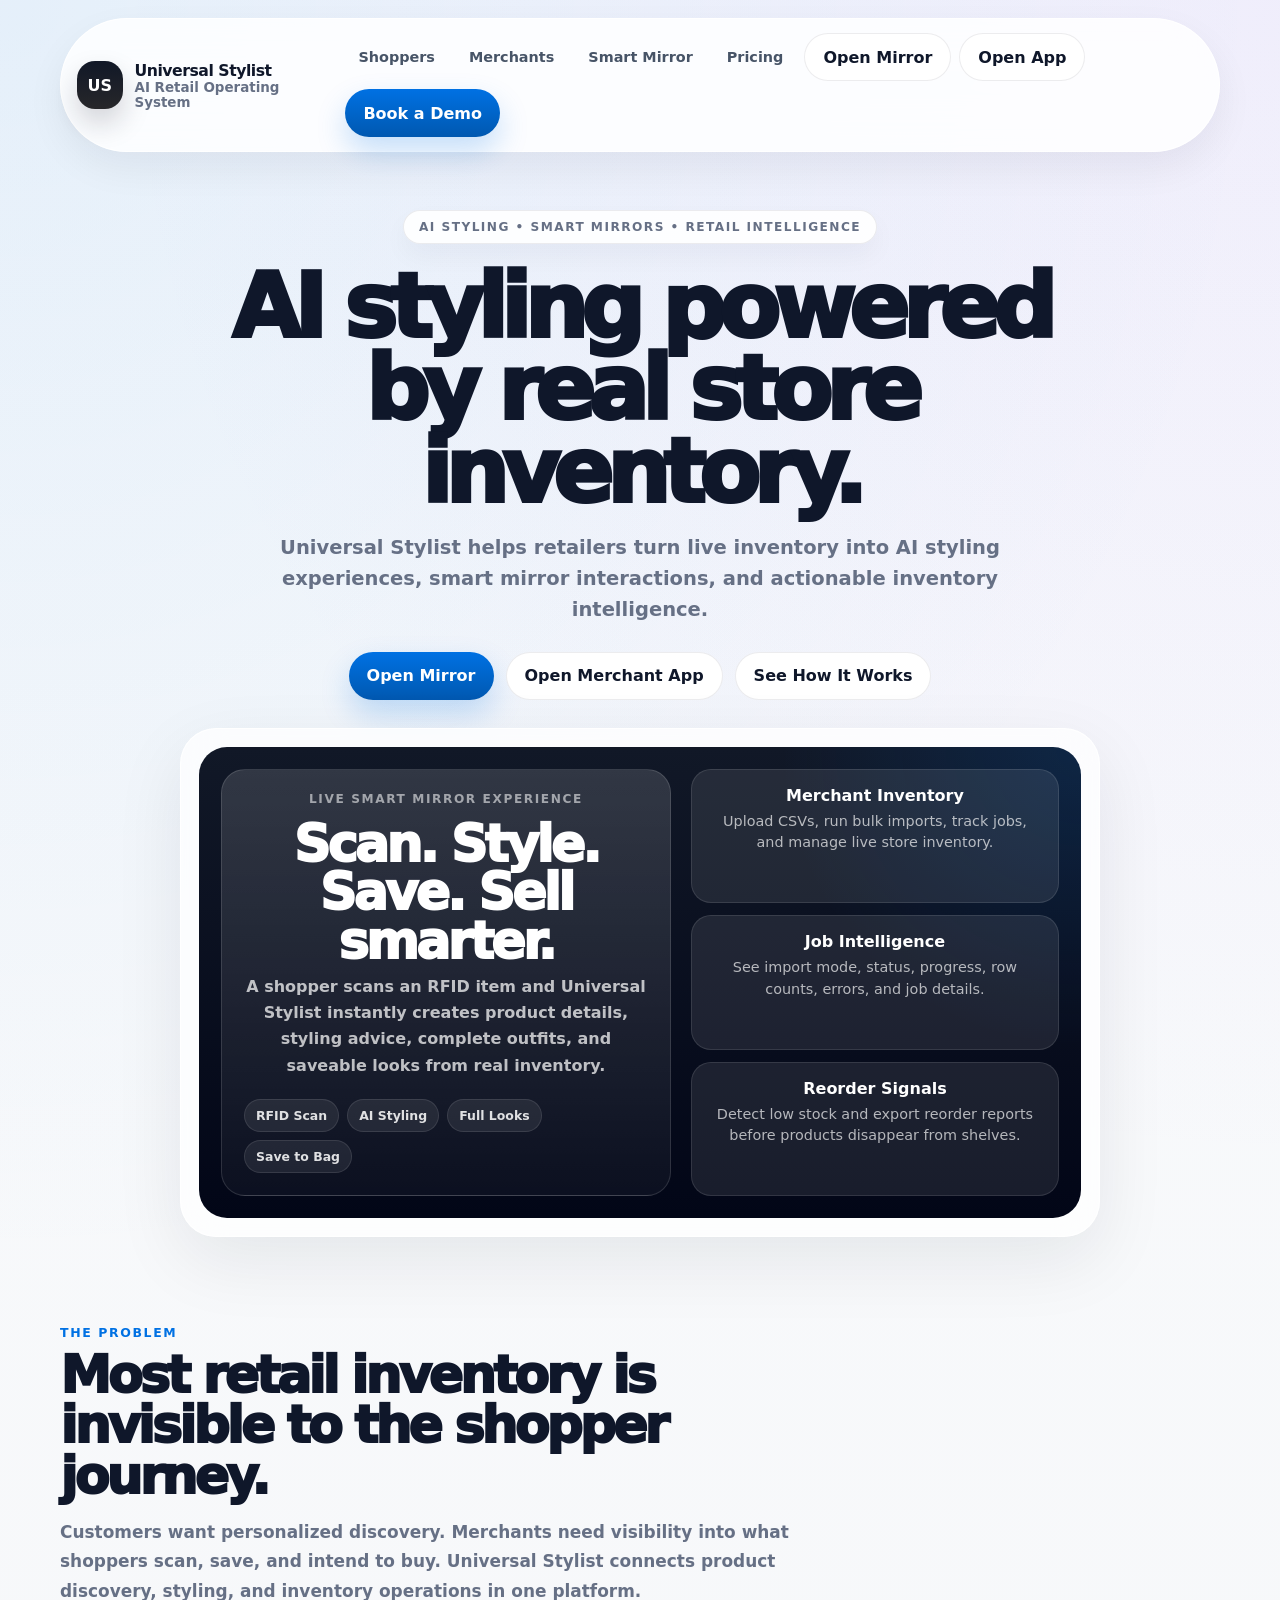
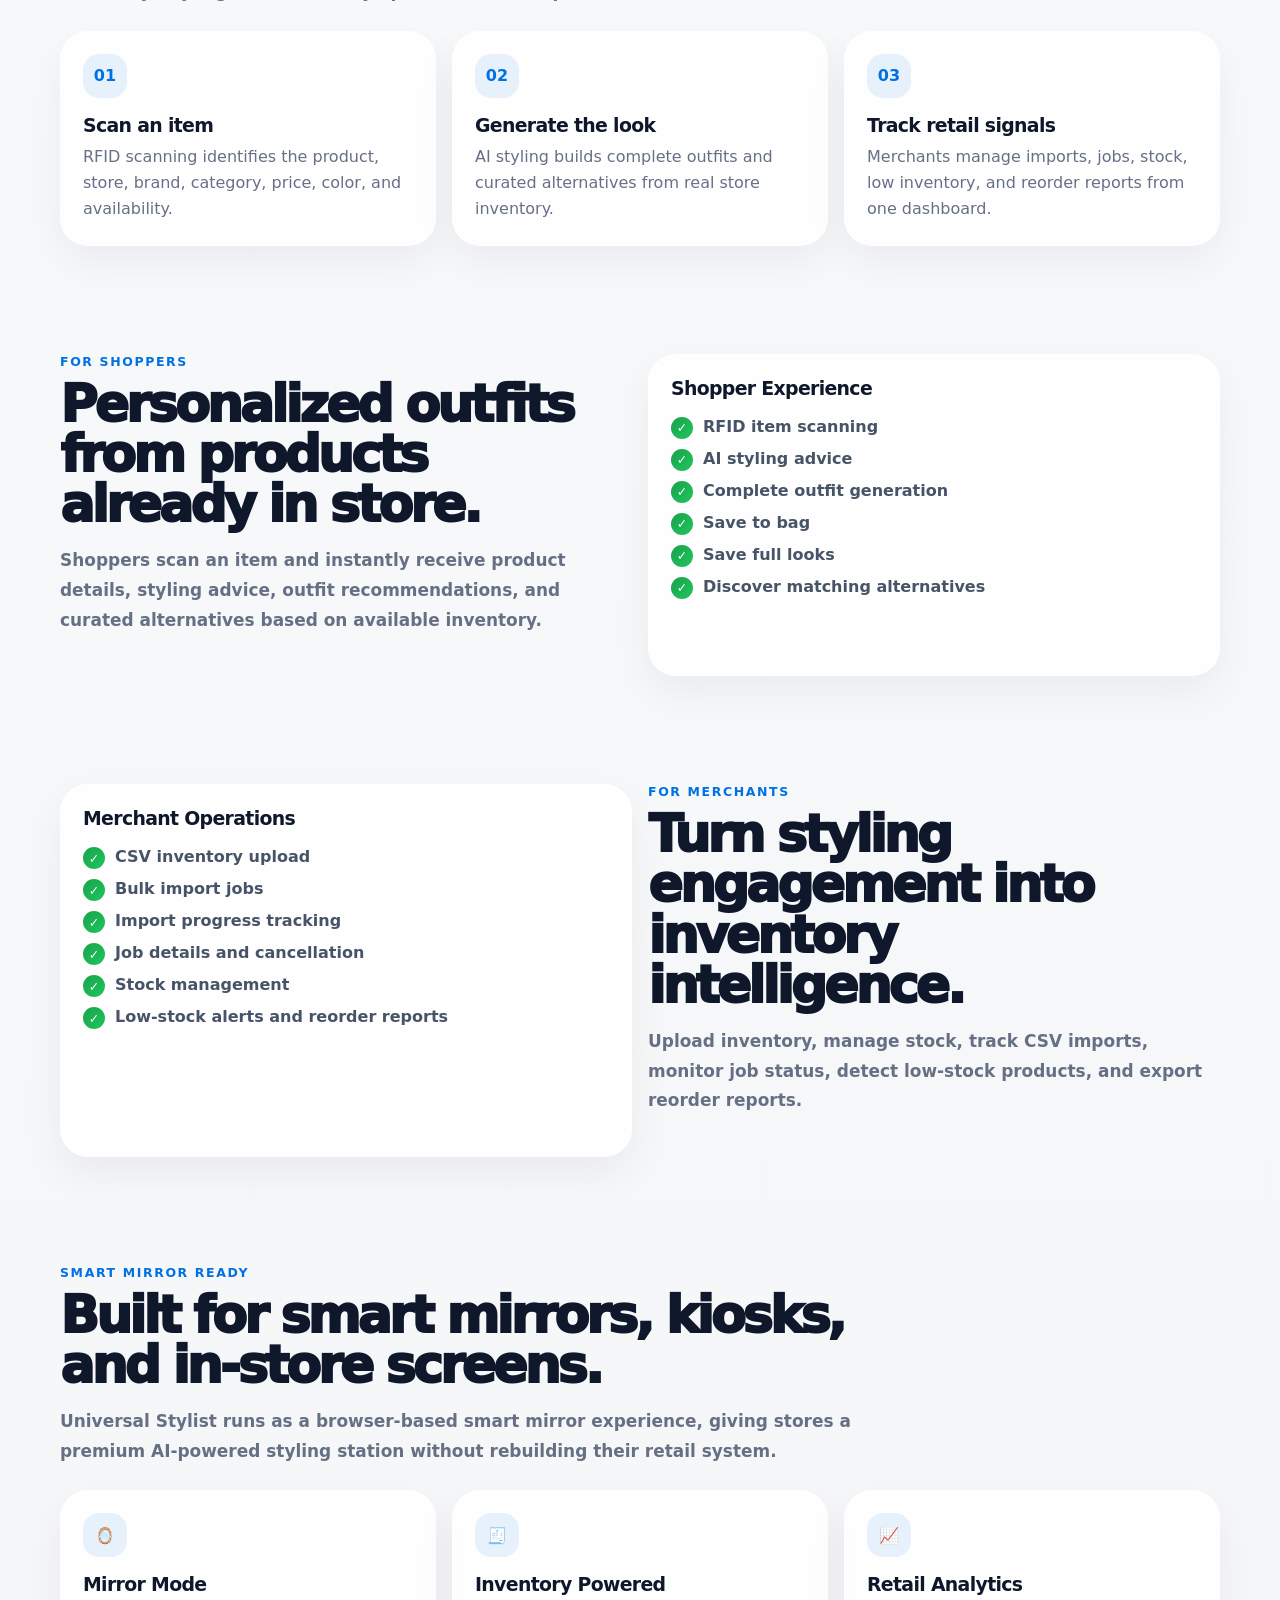
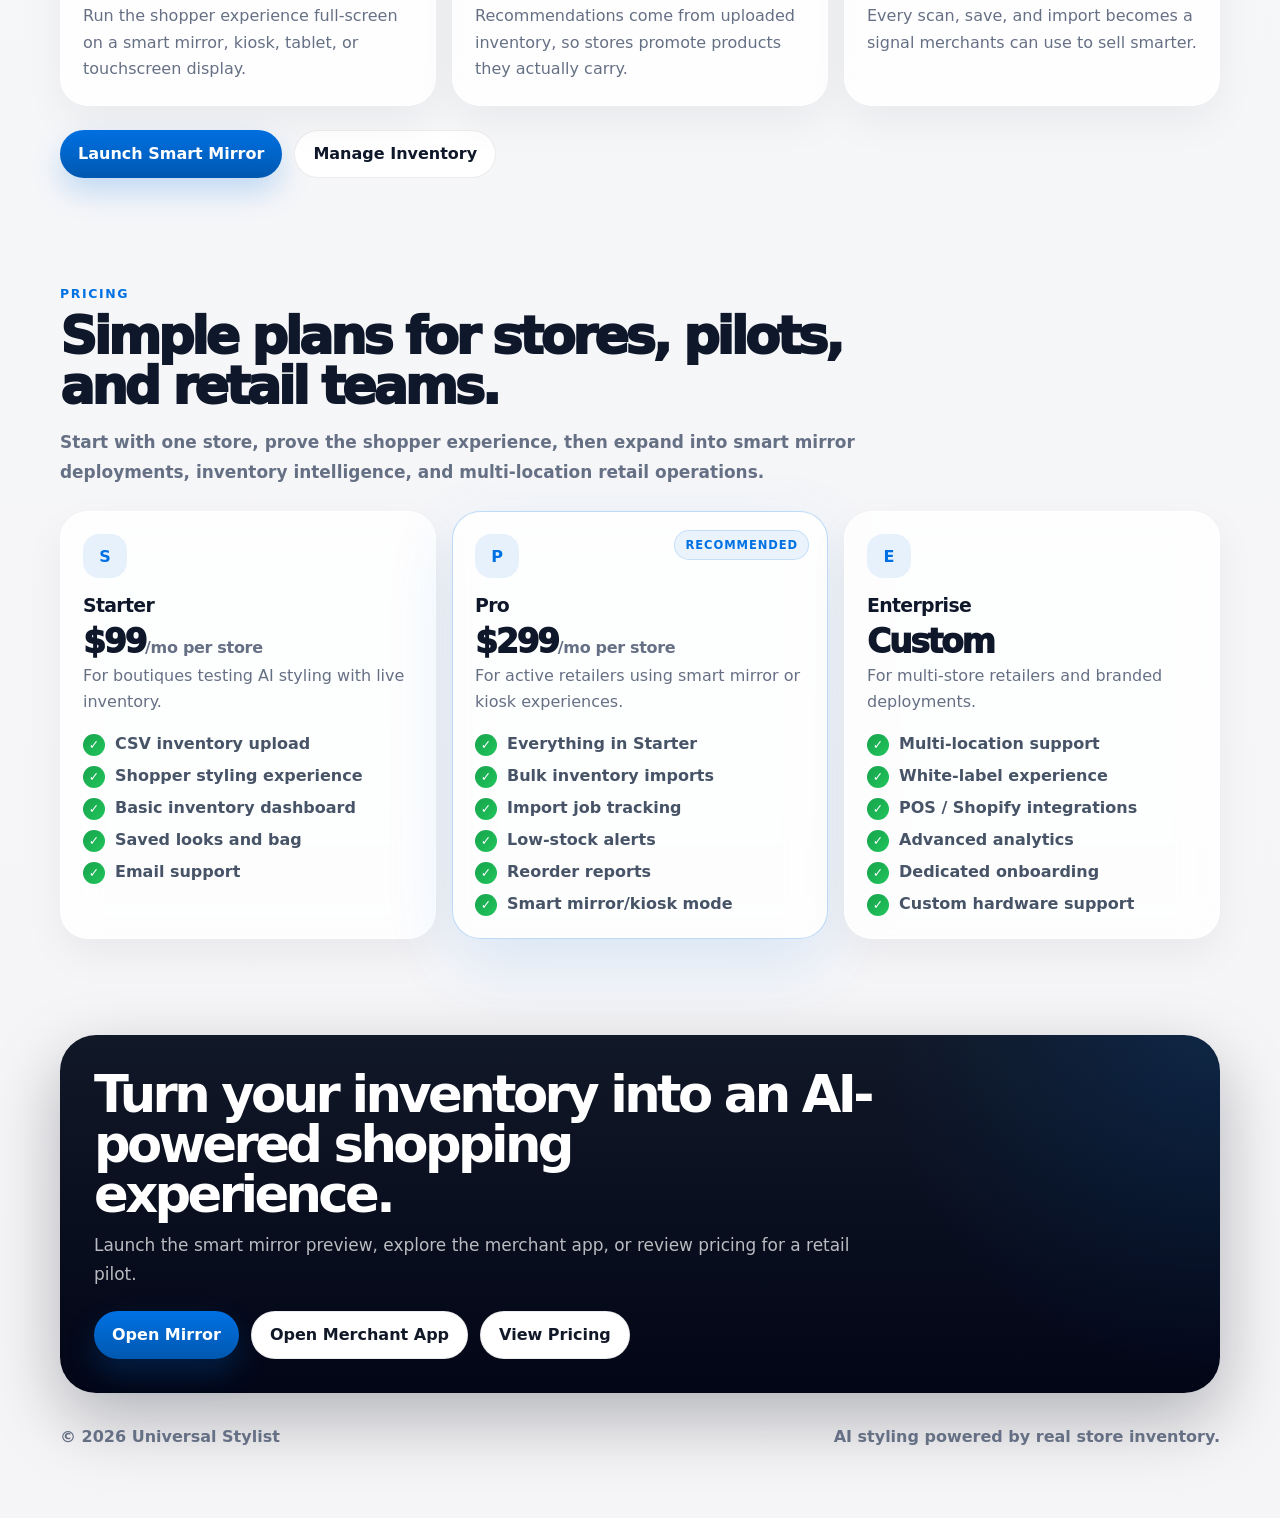
==== commit 8cf84775: "Complete multi-store inventory, bag, and analytics isolation" ====
--- a/src/main/resources/static/landing.html
+++ b/src/main/resources/static/landing.html
@@ -514,7 +514,6 @@
             .mirror-preview {
                 min-height: unset;
             }
-        }
 
         @media (max-width: 560px) {
             .page {
@@ -569,8 +568,9 @@
         <div class="nav-links">
             <a class="nav-link" href="#shoppers">Shoppers</a>
             <a class="nav-link" href="#merchants">Merchants</a>
-            <a class="nav-link" href="#smart-mirror">Smart Mirror</a>
+            <a class="nav-link" href="/mirror.html">Smart Mirror</a>
             <a class="nav-link" href="#pricing">Pricing</a>
+            <a class="btn" href="/mirror.html">Open Mirror</a>
             <a class="btn" href="/index.html">Open App</a>
             <a class="btn primary" href="#demo">Book a Demo</a>
         </div>
@@ -587,7 +587,8 @@
         </p>
 
         <div class="hero-actions">
-            <a class="btn primary" href="#demo">Book a Demo</a>
+            <a class="btn primary" href="/mirror.html">Open Mirror</a>
+            <a class="btn" href="/index.html">Open Merchant App</a>
             <a class="btn" href="#how-it-works">See How It Works</a>
         </div>
 
@@ -743,6 +744,11 @@
                     <p>Every scan, save, and import becomes a signal merchants can use to sell smarter.</p>
                 </div>
             </div>
+
+            <div class="hero-actions" style="margin-top:24px;margin-bottom:0;justify-content:flex-start;">
+                <a class="btn primary" href="/mirror.html">Launch Smart Mirror</a>
+                <a class="btn" href="/index.html">Manage Inventory</a>
+            </div>
         </section>
 
         <section class="section" id="pricing">
@@ -809,12 +815,12 @@
         <section class="cta" id="demo">
             <h2>Turn your inventory into an AI-powered shopping experience.</h2>
             <p>
-                Use the app preview to explore the platform. When your demo calendar or business email is ready,
-                this section can connect directly to booking requests.
+                Launch the smart mirror preview, explore the merchant app, or review pricing for a retail pilot.
             </p>
 
             <div class="hero-actions cta-actions" style="justify-content:flex-start;margin:0;">
-                <a class="btn primary" href="/index.html">Open App</a>
+                <a class="btn primary" href="/mirror.html">Open Mirror</a>
+                <a class="btn" href="/index.html">Open Merchant App</a>
                 <a class="btn" href="#pricing">View Pricing</a>
             </div>
         </section>
